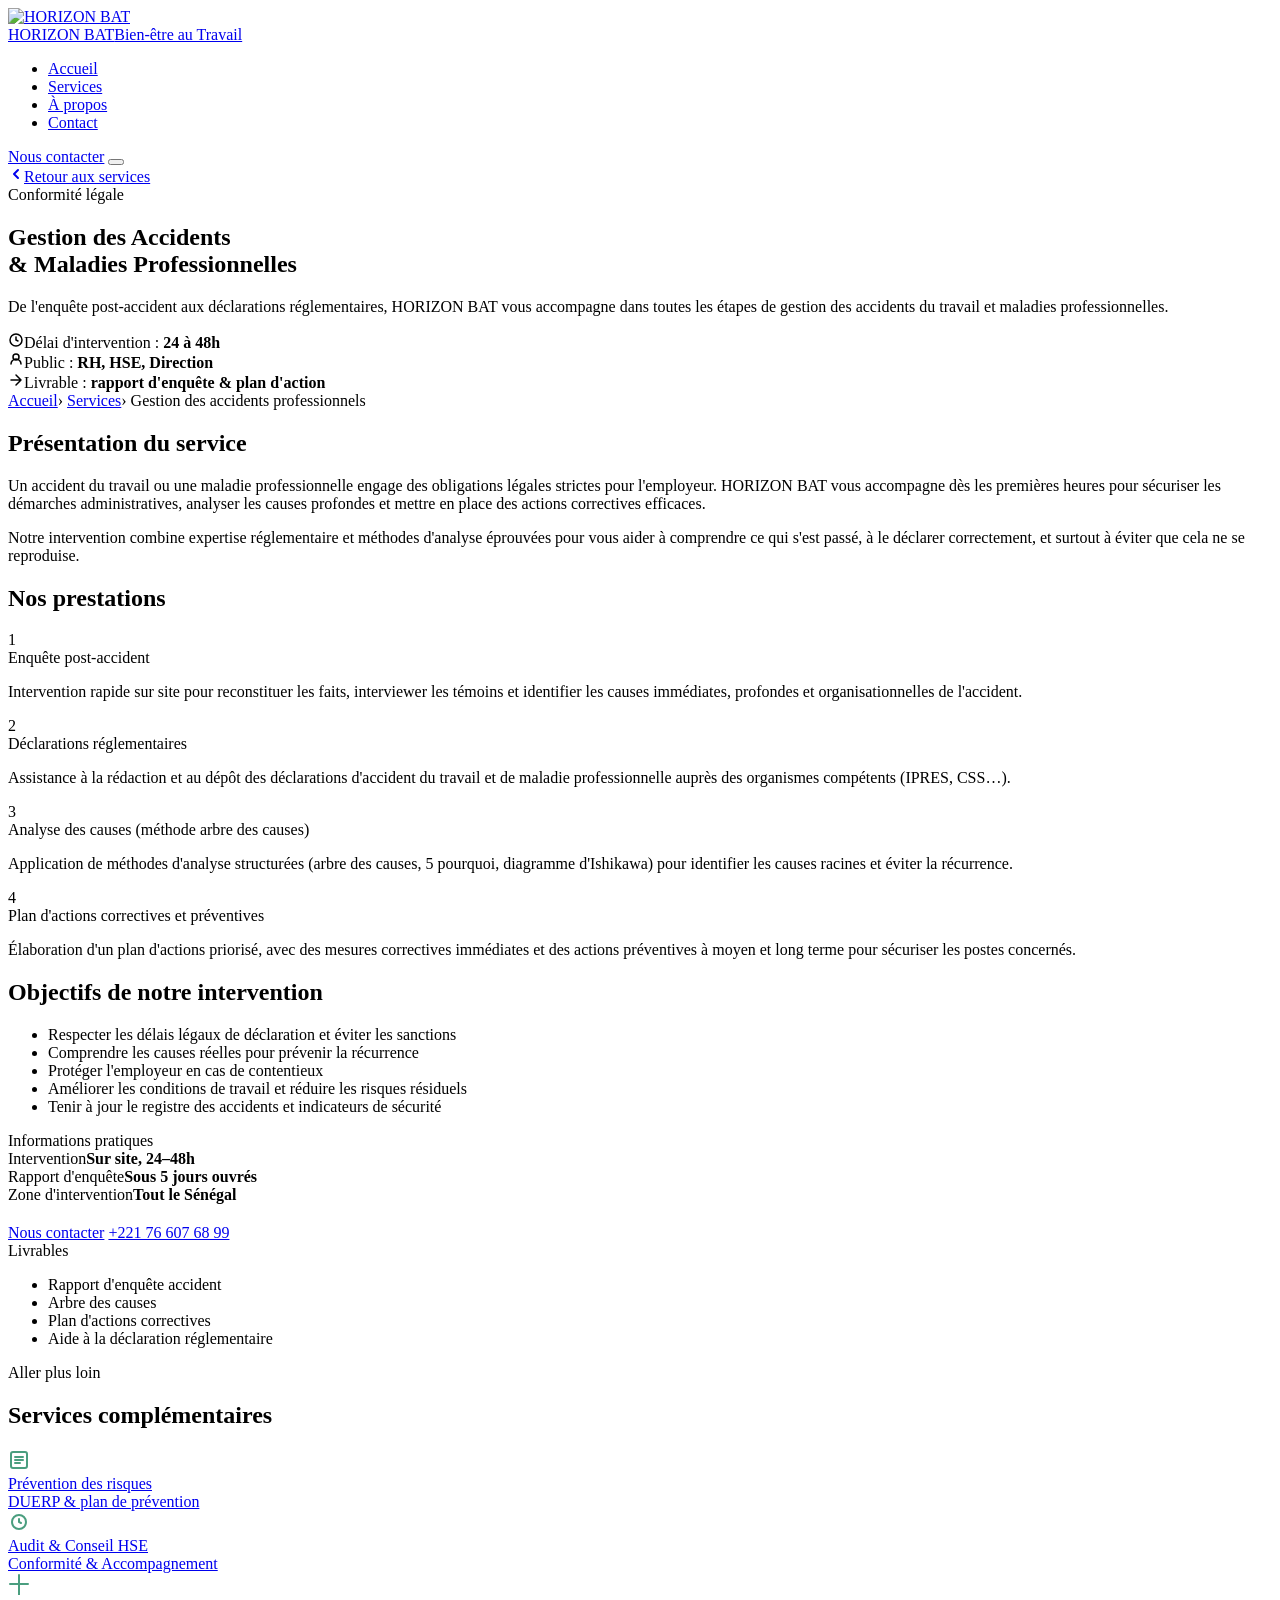
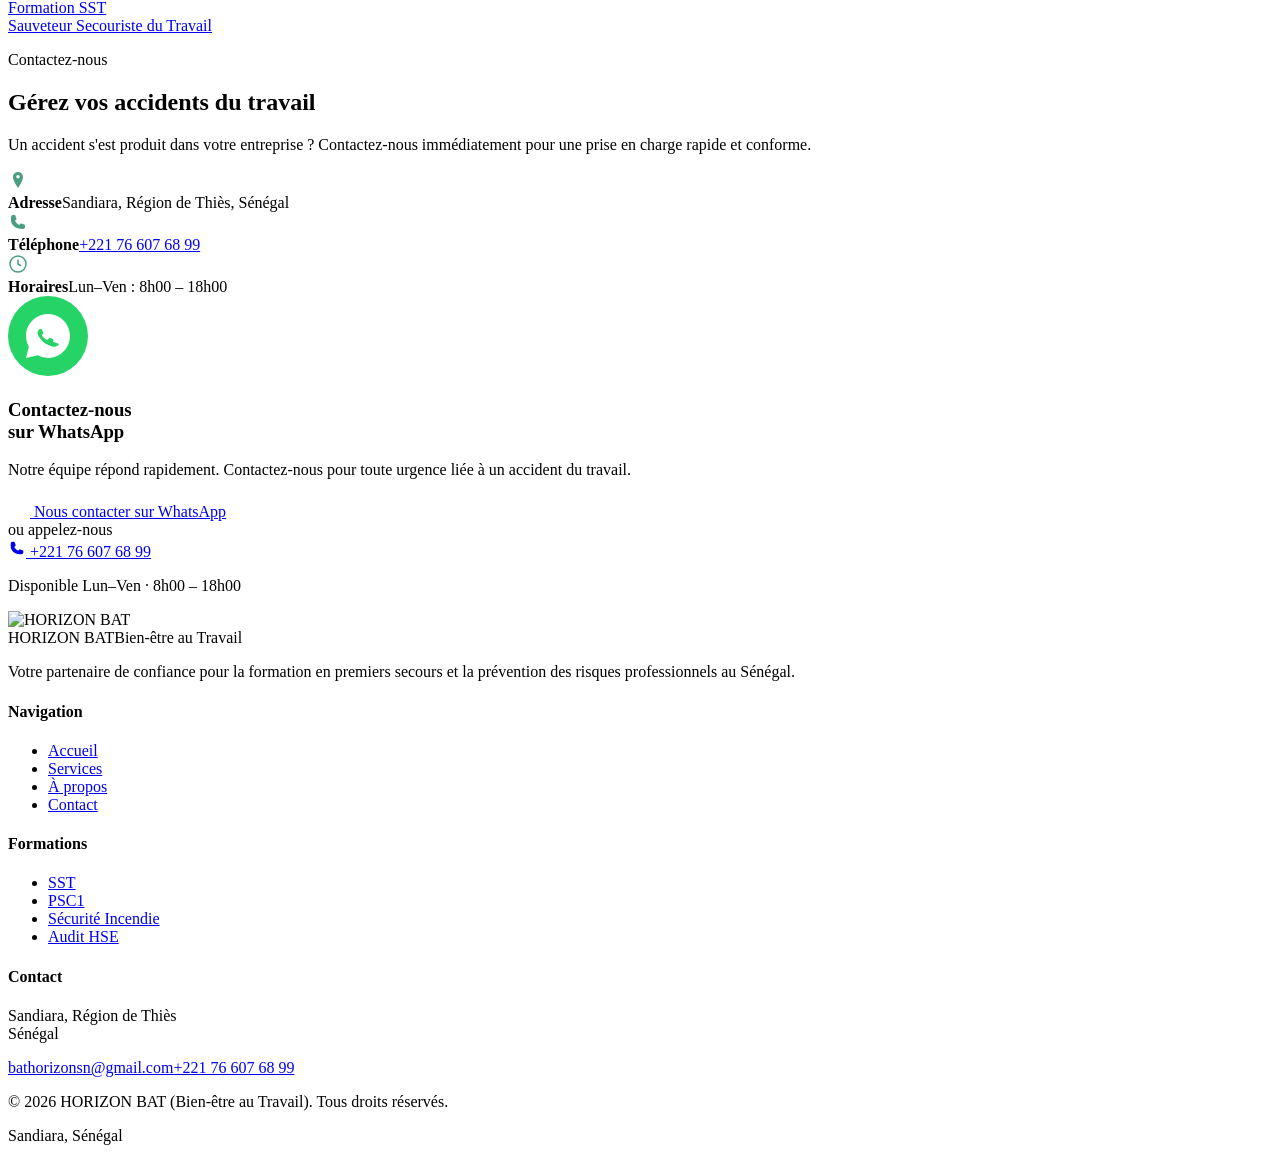
==== accidents-professionnels.html @ 55e15ff8 "Initial website upload" ====
<!DOCTYPE html>
<html lang="fr">
<head>
  <meta charset="UTF-8" />
  <meta name="viewport" content="width=device-width, initial-scale=1.0" />
  <title>Gestion des Accidents & Maladies Professionnelles | HORIZON BAT</title>
  <meta name="description" content="Enquête post-accident, déclarations réglementaires, analyse des causes et plan d'actions correctives. HORIZON BAT vous accompagne dans la gestion des accidents du travail au Sénégal." />
  <link rel="stylesheet" href="css/style.css" />
  <link rel="preconnect" href="https://fonts.googleapis.com" />
  <link rel="preconnect" href="https://fonts.gstatic.com" crossorigin />
  <link href="https://fonts.googleapis.com/css2?family=Inter:wght@300;400;500;600;700;800&display=swap" rel="stylesheet" />
</head>
<body>

  <header class="header" id="header">
    <div class="container header__inner">
      <a href="index.html" class="logo">
        <img src="images/logo.png" alt="HORIZON BAT" class="logo__img" style="height:60px;">
        <div class="logo__text"><span class="logo__name">HORIZON BAT</span><span class="logo__tagline">Bien-être au Travail</span></div>
      </a>
      <nav class="nav" id="nav">
        <ul class="nav__list">
          <li><a href="index.html#accueil" class="nav__link">Accueil</a></li>
          <li><a href="index.html#services" class="nav__link active">Services</a></li>
          <li><a href="index.html#apropos" class="nav__link">À propos</a></li>
          <li><a href="index.html#contact" class="nav__link">Contact</a></li>
        </ul>
      </nav>
      <a href="#contact" class="btn btn--primary header__cta">Nous contacter</a>
      <button class="burger" id="burger" aria-label="Menu"><span></span><span></span><span></span></button>
    </div>
  </header>

  <section class="page-hero">
    <div class="container page-hero__inner">
      <a href="index.html#services" class="page-hero__back"><svg width="16" height="16" viewBox="0 0 16 16" fill="none"><path d="M10 4L6 8l4 4" stroke="currentColor" stroke-width="2" stroke-linecap="round" stroke-linejoin="round"/></svg>Retour aux services</a>
      <div class="page-hero__badge">Conformité légale</div>
      <h1 class="page-hero__title">Gestion des Accidents<br/>&amp; Maladies Professionnelles</h1>
      <p class="page-hero__subtitle">De l'enquête post-accident aux déclarations réglementaires, HORIZON BAT vous accompagne dans toutes les étapes de gestion des accidents du travail et maladies professionnelles.</p>
      <div class="page-hero__meta">
        <div class="page-hero__meta-item"><svg width="16" height="16" viewBox="0 0 16 16" fill="none"><circle cx="8" cy="8" r="6" stroke="currentColor" stroke-width="1.5"/><path d="M8 5v3l2 1" stroke="currentColor" stroke-width="1.5" stroke-linecap="round"/></svg><span>Délai d'intervention : <strong>24 à 48h</strong></span></div>
        <div class="page-hero__meta-item"><svg width="16" height="16" viewBox="0 0 16 16" fill="none"><path d="M8 2a3 3 0 1 0 0 6 3 3 0 0 0 0-6zm-5 10a5 5 0 0 1 10 0" stroke="currentColor" stroke-width="1.5" stroke-linecap="round"/></svg><span>Public : <strong>RH, HSE, Direction</strong></span></div>
        <div class="page-hero__meta-item"><svg width="16" height="16" viewBox="0 0 16 16" fill="none"><path d="M3 8h10M8 3l5 5-5 5" stroke="currentColor" stroke-width="1.5" stroke-linecap="round" stroke-linejoin="round"/></svg><span>Livrable : <strong>rapport d'enquête & plan d'action</strong></span></div>
      </div>
    </div>
  </section>

  <div class="breadcrumb">
    <div class="container breadcrumb__inner">
      <a href="index.html">Accueil</a><span class="breadcrumb__sep">›</span>
      <a href="index.html#services">Services</a><span class="breadcrumb__sep">›</span>
      <span>Gestion des accidents professionnels</span>
    </div>
  </div>

  <section class="service-detail">
    <div class="container service-detail__inner">
      <div class="service-content">

        <h2>Présentation du service</h2>
        <p>Un accident du travail ou une maladie professionnelle engage des obligations légales strictes pour l'employeur. HORIZON BAT vous accompagne dès les premières heures pour sécuriser les démarches administratives, analyser les causes profondes et mettre en place des actions correctives efficaces.</p>
        <p>Notre intervention combine expertise réglementaire et méthodes d'analyse éprouvées pour vous aider à comprendre ce qui s'est passé, à le déclarer correctement, et surtout à éviter que cela ne se reproduise.</p>

        <h2>Nos prestations</h2>
        <div class="program-list">
          <div class="program-item">
            <div class="program-item__num">1</div>
            <div class="program-item__body">
              <div class="program-item__title">Enquête post-accident</div>
              <p class="program-item__desc">Intervention rapide sur site pour reconstituer les faits, interviewer les témoins et identifier les causes immédiates, profondes et organisationnelles de l'accident.</p>
            </div>
          </div>
          <div class="program-item">
            <div class="program-item__num">2</div>
            <div class="program-item__body">
              <div class="program-item__title">Déclarations réglementaires</div>
              <p class="program-item__desc">Assistance à la rédaction et au dépôt des déclarations d'accident du travail et de maladie professionnelle auprès des organismes compétents (IPRES, CSS…).</p>
            </div>
          </div>
          <div class="program-item">
            <div class="program-item__num">3</div>
            <div class="program-item__body">
              <div class="program-item__title">Analyse des causes (méthode arbre des causes)</div>
              <p class="program-item__desc">Application de méthodes d'analyse structurées (arbre des causes, 5 pourquoi, diagramme d'Ishikawa) pour identifier les causes racines et éviter la récurrence.</p>
            </div>
          </div>
          <div class="program-item">
            <div class="program-item__num">4</div>
            <div class="program-item__body">
              <div class="program-item__title">Plan d'actions correctives et préventives</div>
              <p class="program-item__desc">Élaboration d'un plan d'actions priorisé, avec des mesures correctives immédiates et des actions préventives à moyen et long terme pour sécuriser les postes concernés.</p>
            </div>
          </div>
        </div>

        <h2>Objectifs de notre intervention</h2>
        <ul class="objectives-list">
          <li>Respecter les délais légaux de déclaration et éviter les sanctions</li>
          <li>Comprendre les causes réelles pour prévenir la récurrence</li>
          <li>Protéger l'employeur en cas de contentieux</li>
          <li>Améliorer les conditions de travail et réduire les risques résiduels</li>
          <li>Tenir à jour le registre des accidents et indicateurs de sécurité</li>
        </ul>

      </div>

      <aside class="service-sidebar">
        <div class="sidebar-card sidebar-card--primary">
          <div class="sidebar-card__title">Informations pratiques</div>
          <div class="sidebar-info-list">
            <div class="sidebar-info-item"><span>Intervention</span><strong>Sur site, 24–48h</strong></div>
            <div class="sidebar-info-item"><span>Rapport d'enquête</span><strong>Sous 5 jours ouvrés</strong></div>
            <div class="sidebar-info-item"><span>Zone d'intervention</span><strong>Tout le Sénégal</strong></div>
          </div>
          <div style="margin-top:20px;" class="sidebar-card__cta">
            <a href="#contact" class="btn btn--green">Nous contacter</a>
            <a href="tel:+221766076899" class="btn btn--navy-outline">+221 76 607 68 99</a>
          </div>
        </div>
        <div class="sidebar-card">
          <div class="sidebar-card__title">Livrables</div>
          <ul class="objectives-list">
            <li>Rapport d'enquête accident</li>
            <li>Arbre des causes</li>
            <li>Plan d'actions correctives</li>
            <li>Aide à la déclaration réglementaire</li>
          </ul>
        </div>
      </aside>
    </div>
  </section>

  <section class="related-services">
    <div class="container">
      <p class="section__eyebrow">Aller plus loin</p>
      <h2 class="section__title" style="text-align:left;">Services complémentaires</h2>
      <div class="related-services__grid">
        <a href="prevention.html" class="related-card"><div class="related-card__icon"><svg width="22" height="22" viewBox="0 0 22 22" fill="none"><rect x="3" y="3" width="16" height="16" rx="2" stroke="#4a9e7f" stroke-width="2"/><path d="M7 11h8M7 8h8M7 14h5" stroke="#4a9e7f" stroke-width="2" stroke-linecap="round"/></svg></div><div><div class="related-card__title">Prévention des risques</div><div class="related-card__sub">DUERP & plan de prévention</div></div></a>
        <a href="audit-hse.html" class="related-card"><div class="related-card__icon"><svg width="22" height="22" viewBox="0 0 22 22" fill="none"><circle cx="11" cy="11" r="7" stroke="#4a9e7f" stroke-width="2"/><path d="M11 8v3l2 1" stroke="#4a9e7f" stroke-width="2" stroke-linecap="round"/></svg></div><div><div class="related-card__title">Audit & Conseil HSE</div><div class="related-card__sub">Conformité & Accompagnement</div></div></a>
        <a href="sst.html" class="related-card"><div class="related-card__icon"><svg width="22" height="22" viewBox="0 0 22 22" fill="none"><path d="M11 2v20M2 11h18" stroke="#4a9e7f" stroke-width="2" stroke-linecap="round"/></svg></div><div><div class="related-card__title">Formation SST</div><div class="related-card__sub">Sauveteur Secouriste du Travail</div></div></a>
      </div>
    </div>
  </section>

  <section class="section page-contact" id="contact">
    <div class="container contact__inner">
      <div class="contact__info">
        <p class="section__eyebrow">Contactez-nous</p>
        <h2 class="section__title">Gérez vos accidents du travail</h2>
        <p class="contact__text">Un accident s'est produit dans votre entreprise ? Contactez-nous immédiatement pour une prise en charge rapide et conforme.</p>
        <div class="contact__details">
          <div class="contact__item"><div class="contact__item-icon"><svg width="20" height="20" viewBox="0 0 20 20" fill="none"><path d="M10 2C7.24 2 5 4.24 5 7c0 3.75 5 11 5 11s5-7.25 5-11c0-2.76-2.24-5-5-5zm0 6.5A1.5 1.5 0 1 1 10 5a1.5 1.5 0 0 1 0 3.5z" fill="#4a9e7f"/></svg></div><div><strong>Adresse</strong><span>Sandiara, Région de Thiès, Sénégal</span></div></div>
          <div class="contact__item"><div class="contact__item-icon"><svg width="20" height="20" viewBox="0 0 20 20" fill="none"><path d="M3 5a2 2 0 0 1 2-2h1.5a1 1 0 0 1 .95.68l1 3a1 1 0 0 1-.27 1.06l-1.22 1.1a9.05 9.05 0 0 0 4.2 4.2l1.1-1.22a1 1 0 0 1 1.06-.27l3 1A1 1 0 0 1 17 13.5V15a2 2 0 0 1-2 2C7.16 17 3 12.84 3 8V5z" fill="#4a9e7f"/></svg></div><div><strong>Téléphone</strong><a href="tel:+221766076899">+221 76 607 68 99</a></div></div>
          <div class="contact__item"><div class="contact__item-icon"><svg width="20" height="20" viewBox="0 0 20 20" fill="none"><circle cx="10" cy="10" r="8" stroke="#4a9e7f" stroke-width="1.5"/><path d="M10 6v4l2.5 1.5" stroke="#4a9e7f" stroke-width="1.5" stroke-linecap="round"/></svg></div><div><strong>Horaires</strong><span>Lun–Ven : 8h00 – 18h00</span></div></div>
        </div>
      </div>
      <div class="whatsapp-cta">
        <div class="whatsapp-cta__icon-wrap">
          <svg width="80" height="80" viewBox="0 0 80 80" fill="none" xmlns="http://www.w3.org/2000/svg"><circle cx="40" cy="40" r="40" fill="#25D366"/><path d="M40 18C27.85 18 18 27.85 18 40c0 3.9 1.05 7.55 2.85 10.7L18 62l11.6-2.8A21.87 21.87 0 0 0 40 62c12.15 0 22-9.85 22-22S52.15 18 40 18zm11.05 30.1c-.45 1.25-2.65 2.4-3.65 2.55-.95.15-2.15.2-3.45-.2-1.3-.4-2.95-1-5.1-2.15-4.45-2.35-7.35-6.85-7.55-7.15-.2-.3-1.65-2.2-1.65-4.2s1.05-2.95 1.45-3.4c.4-.45.85-.55 1.15-.55.3 0 .55 0 .8.01.25.01.6-.1.95.72.35.8 1.2 2.8 1.3 3 .1.2.15.45 0 .7-.15.25-.2.4-.4.6-.2.2-.42.45-.6.6-.2.2-.4.4-.2.8.2.4.9 1.5 1.95 2.45 1.35 1.2 2.5 1.6 2.9 1.75.4.15.65.1.9-.05.25-.15 1.05-1.2 1.3-1.6.25-.4.5-.35.85-.2.35.15 2.2 1.05 2.6 1.25.4.2.65.3.75.45.1.2.1 1.1-.35 2.35z" fill="white"/></svg>
        </div>
        <h3 class="whatsapp-cta__title">Contactez-nous<br/>sur WhatsApp</h3>
        <p class="whatsapp-cta__text">Notre équipe répond rapidement. Contactez-nous pour toute urgence liée à un accident du travail.</p>
        <a href="https://wa.me/221766076899?text=Bonjour%2C%20j%27ai%20besoin%20d%27aide%20pour%20la%20gestion%20d%27un%20accident%20du%20travail" class="btn btn--whatsapp btn--lg" target="_blank" rel="noopener noreferrer">
          <svg width="22" height="22" viewBox="0 0 24 24" fill="none"><path d="M12 2C6.48 2 2 6.48 2 12c0 1.9.52 3.67 1.42 5.19L2 22l4.93-1.38A9.96 9.96 0 0 0 12 22c5.52 0 10-4.48 10-10S17.52 2 12 2zm4.93 13.56c-.19.53-1.12 1.02-1.55 1.08-.4.06-.91.09-1.46-.09-.55-.17-1.25-.43-2.17-.91-1.89-1-3.12-2.91-3.21-3.04-.09-.13-.7-.93-.7-1.78s.44-1.25.62-1.44c.17-.19.36-.23.49-.23h.34c.11 0 .25-.04.4.3.15.34.51 1.19.55 1.27.04.09.06.19 0 .3-.06.11-.09.17-.17.26-.09.09-.18.19-.26.26-.08.08-.17.17-.07.34.09.17.38.64.83 1.04.57.51 1.06.68 1.23.74.17.06.28.04.38-.02.11-.06.45-.51.56-.68.11-.17.21-.15.36-.09.15.06.94.45 1.1.53.17.09.28.13.32.19.04.09.04.47-.15 1z" fill="white"/></svg>
          Nous contacter sur WhatsApp
        </a>
        <div class="whatsapp-cta__divider"><span>ou appelez-nous</span></div>
        <a href="tel:+221766076899" class="whatsapp-cta__phone">
          <svg width="18" height="18" viewBox="0 0 20 20" fill="none"><path d="M3 5a2 2 0 0 1 2-2h1.5a1 1 0 0 1 .95.68l1 3a1 1 0 0 1-.27 1.06l-1.22 1.1a9.05 9.05 0 0 0 4.2 4.2l1.1-1.22a1 1 0 0 1 1.06-.27l3 1A1 1 0 0 1 17 13.5V15a2 2 0 0 1-2 2C7.16 17 3 12.84 3 8V5z" fill="currentColor"/></svg>
          +221 76 607 68 99
        </a>
        <p class="whatsapp-cta__hours">Disponible Lun–Ven · 8h00 – 18h00</p>
      </div>
    </div>
  </section>

  <footer class="footer">
    <div class="container footer__inner">
      <div class="footer__brand">
        <div class="logo logo--light">
          <img src="images/logo.png" alt="HORIZON BAT" class="logo__img logo__img--footer" style="height:60px;">
          <div class="logo__text"><span class="logo__name">HORIZON BAT</span><span class="logo__tagline">Bien-être au Travail</span></div>
        </div>
        <p class="footer__desc">Votre partenaire de confiance pour la formation en premiers secours et la prévention des risques professionnels au Sénégal.</p>
      </div>
      <div class="footer__links"><h4>Navigation</h4><ul><li><a href="index.html">Accueil</a></li><li><a href="index.html#services">Services</a></li><li><a href="index.html#apropos">À propos</a></li><li><a href="#contact">Contact</a></li></ul></div>
      <div class="footer__links"><h4>Formations</h4><ul><li><a href="sst.html">SST</a></li><li><a href="psc1.html">PSC1</a></li><li><a href="incendie.html">Sécurité Incendie</a></li><li><a href="audit-hse.html">Audit HSE</a></li></ul></div>
      <div class="footer__contact"><h4>Contact</h4><p>Sandiara, Région de Thiès<br/>Sénégal</p><a href="mailto:bathorizonsn@gmail.com">bathorizonsn@gmail.com</a><a href="tel:+221766076899">+221 76 607 68 99</a></div>
    </div>
    <div class="footer__bottom"><div class="container"><p>&copy; 2026 HORIZON BAT (Bien-être au Travail). Tous droits réservés.</p><p>Sandiara, Sénégal</p></div></div>
  </footer>
  <script src="js/main.js"></script>
</body>
</html>
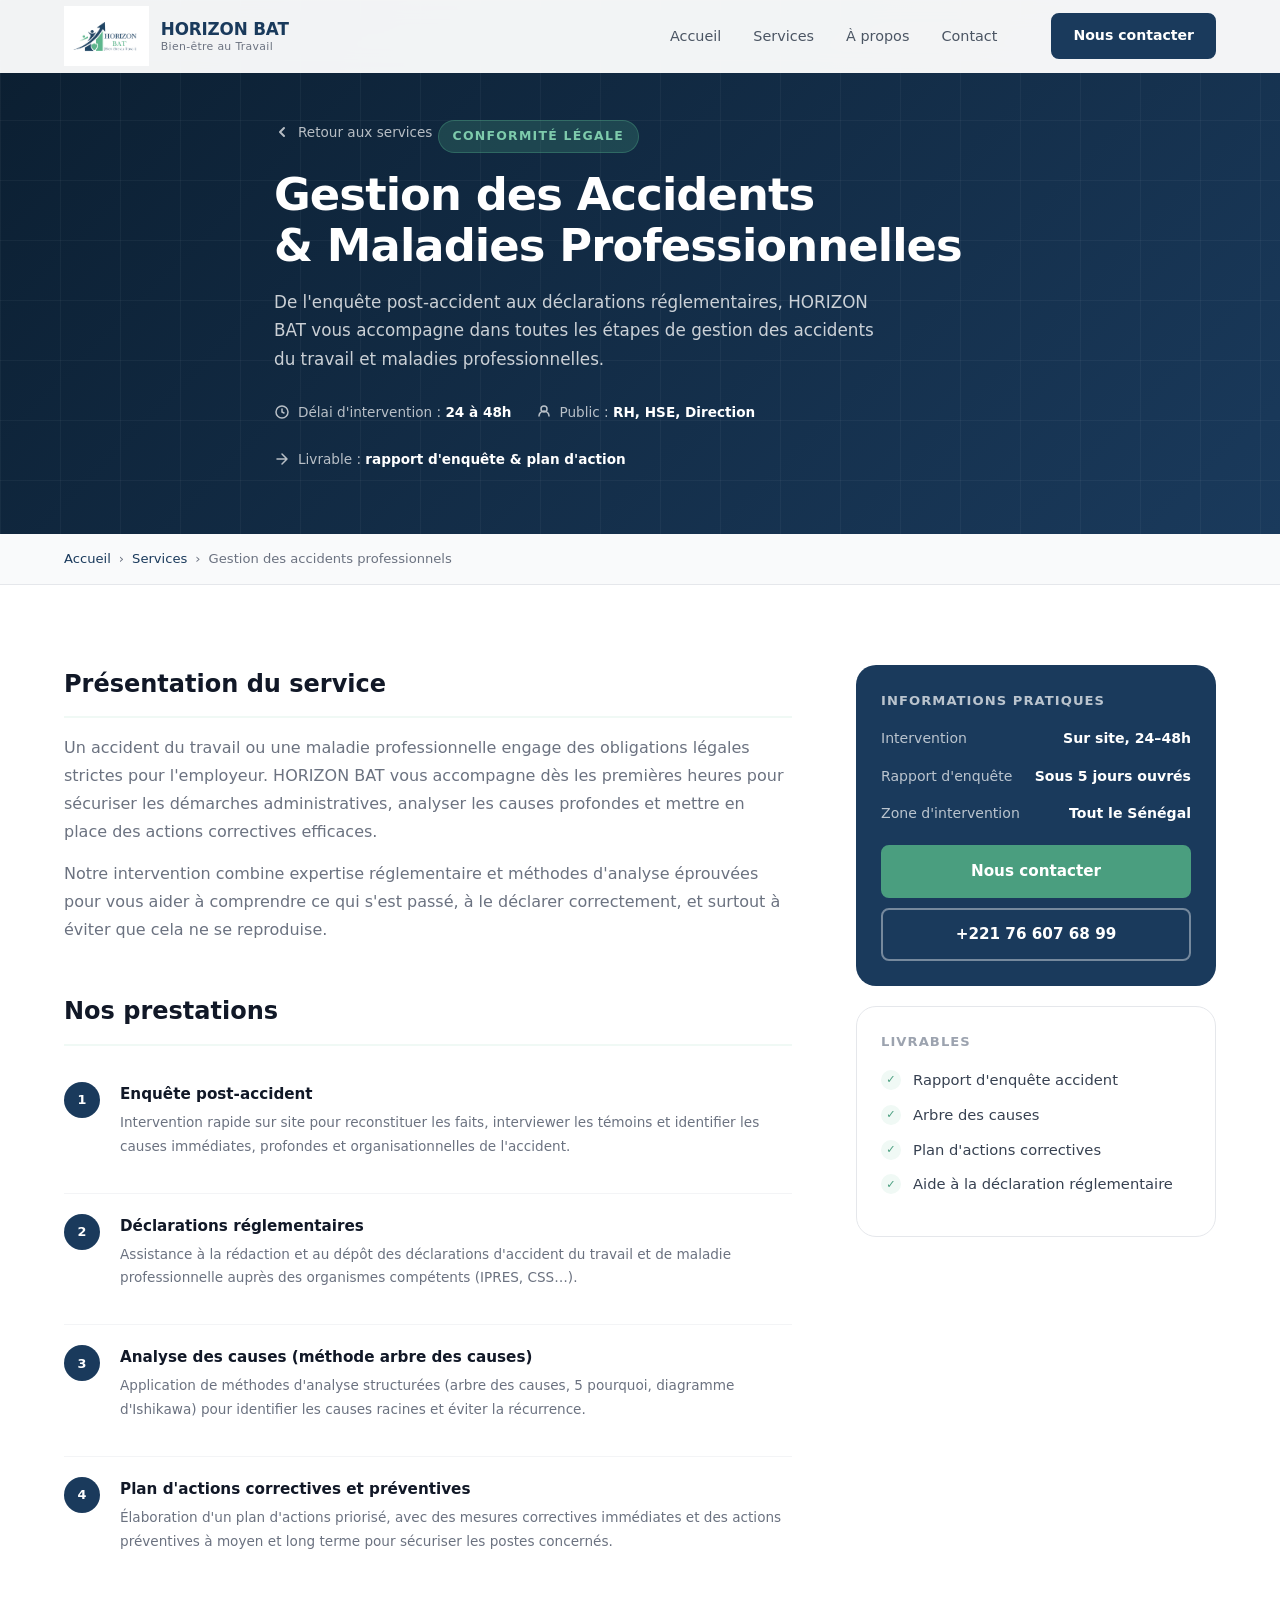
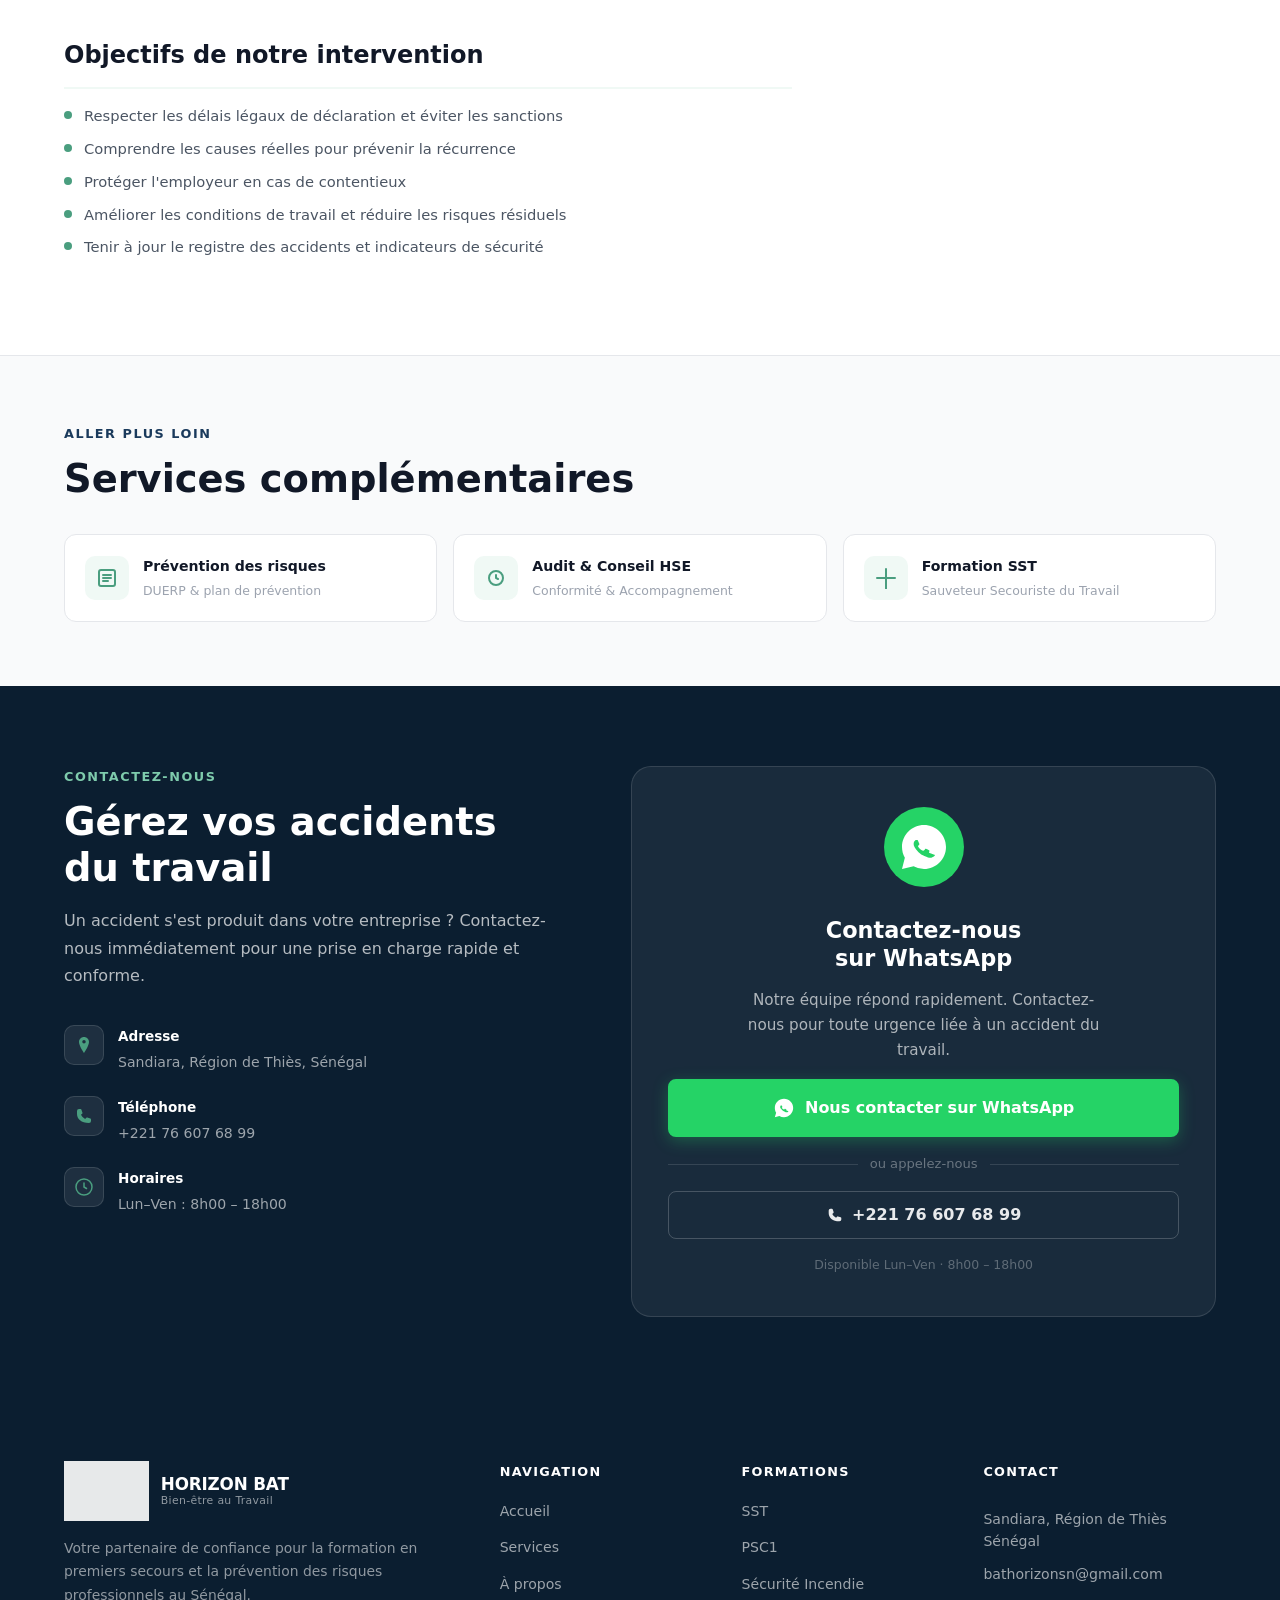
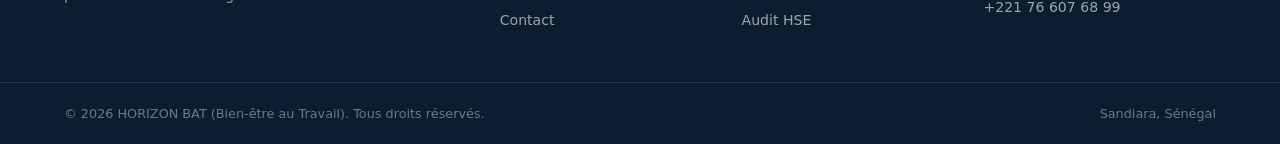
==== commit b66d12cc: "Update accidents-professionnels.html" ====
--- a/accidents-professionnels.html
+++ b/accidents-professionnels.html
@@ -5,7 +5,7 @@
   <meta name="viewport" content="width=device-width, initial-scale=1.0" />
   <title>Gestion des Accidents & Maladies Professionnelles | HORIZON BAT</title>
   <meta name="description" content="Enquête post-accident, déclarations réglementaires, analyse des causes et plan d'actions correctives. HORIZON BAT vous accompagne dans la gestion des accidents du travail au Sénégal." />
-  <link rel="stylesheet" href="css/style.css" />
+  <link rel="stylesheet" href="style.css" />
   <link rel="preconnect" href="https://fonts.googleapis.com" />
   <link rel="preconnect" href="https://fonts.gstatic.com" crossorigin />
   <link href="https://fonts.googleapis.com/css2?family=Inter:wght@300;400;500;600;700;800&display=swap" rel="stylesheet" />
@@ -15,7 +15,7 @@
   <header class="header" id="header">
     <div class="container header__inner">
       <a href="index.html" class="logo">
-        <img src="images/logo.png" alt="HORIZON BAT" class="logo__img" style="height:60px;">
+        <img src="logo.png" alt="HORIZON BAT" class="logo__img" style="height:60px;">
         <div class="logo__text"><span class="logo__name">HORIZON BAT</span><span class="logo__tagline">Bien-être au Travail</span></div>
       </a>
       <nav class="nav" id="nav">
@@ -178,7 +178,7 @@
     <div class="container footer__inner">
       <div class="footer__brand">
         <div class="logo logo--light">
-          <img src="images/logo.png" alt="HORIZON BAT" class="logo__img logo__img--footer" style="height:60px;">
+          <img src="logo.png" alt="HORIZON BAT" class="logo__img logo__img--footer" style="height:60px;">
           <div class="logo__text"><span class="logo__name">HORIZON BAT</span><span class="logo__tagline">Bien-être au Travail</span></div>
         </div>
         <p class="footer__desc">Votre partenaire de confiance pour la formation en premiers secours et la prévention des risques professionnels au Sénégal.</p>
@@ -189,6 +189,6 @@
     </div>
     <div class="footer__bottom"><div class="container"><p>&copy; 2026 HORIZON BAT (Bien-être au Travail). Tous droits réservés.</p><p>Sandiara, Sénégal</p></div></div>
   </footer>
-  <script src="js/main.js"></script>
+  <script src="main.js"></script>
 </body>
 </html>
--- a/style.css
+++ b/style.css
@@ -0,0 +1,1660 @@
+/* ===================================
+   HORIZON BAT — Styles principaux
+   =================================== */
+
+/* ---------- RESET & BASE ---------- */
+*, *::before, *::after { box-sizing: border-box; margin: 0; padding: 0; }
+
+:root {
+  /* Palette HORIZON BAT — bleu marine + vert */
+  --blue-900: #0b1e30;       /* très sombre (footer, hero deep) */
+  --blue-800: #0f2640;
+  --blue-700: #132e4e;       /* navy foncé */
+  --blue-600: #1a3a5c;       /* navy principal */
+  --blue-500: #1a3a5c;       /* primary = navy */
+  --blue-400: #4a9e7f;       /* accent vert */
+  --blue-100: #c6e8dc;       /* vert très clair */
+  --blue-50:  #f0f9f5;       /* fond vert ultra léger */
+  --blue-light: #e4f4ed;
+
+  --white: #ffffff;
+  --gray-50:  #f9fafb;
+  --gray-100: #f3f4f6;
+  --gray-200: #e5e7eb;
+  --gray-400: #9ca3af;
+  --gray-500: #6b7280;
+  --gray-600: #4b5563;
+  --gray-700: #374151;
+  --gray-900: #111827;
+
+  --font: 'Inter', system-ui, sans-serif;
+  --shadow-sm: 0 1px 3px rgba(0,0,0,.08);
+  --shadow: 0 4px 16px rgba(26,58,92,.12);
+  --shadow-lg: 0 8px 32px rgba(26,58,92,.18);
+  --radius: 12px;
+  --radius-lg: 20px;
+  --transition: .25s ease;
+}
+
+html { scroll-behavior: smooth; }
+
+body {
+  font-family: var(--font);
+  color: var(--gray-700);
+  background: var(--white);
+  line-height: 1.65;
+  -webkit-font-smoothing: antialiased;
+}
+
+a { text-decoration: none; color: inherit; }
+ul { list-style: none; }
+img { max-width: 100%; display: block; }
+
+/* ---------- CONTAINER ---------- */
+.container {
+  max-width: 1200px;
+  margin: 0 auto;
+  padding: 0 24px;
+}
+
+/* ---------- BUTTONS ---------- */
+.btn {
+  display: inline-flex;
+  align-items: center;
+  gap: 8px;
+  padding: 12px 24px;
+  border-radius: 8px;
+  font-weight: 600;
+  font-size: .95rem;
+  cursor: pointer;
+  border: 2px solid transparent;
+  transition: all var(--transition);
+  white-space: nowrap;
+}
+.btn--primary {
+  background: var(--blue-500);
+  color: var(--white);
+  border-color: var(--blue-500);
+}
+.btn--primary:hover {
+  background: var(--blue-700);
+  border-color: var(--blue-700);
+  transform: translateY(-1px);
+  box-shadow: var(--shadow);
+}
+.btn--outline {
+  background: transparent;
+  color: var(--white);
+  border-color: rgba(255,255,255,.6);
+}
+.btn--outline:hover {
+  background: rgba(255,255,255,.15);
+  border-color: var(--white);
+}
+.btn--lg { padding: 14px 30px; font-size: 1rem; }
+.btn--full { width: 100%; justify-content: center; }
+
+/* ---------- SECTION COMMON ---------- */
+.section { padding: 96px 0; }
+
+.section__header {
+  text-align: center;
+  max-width: 680px;
+  margin: 0 auto 64px;
+}
+
+.section__eyebrow {
+  display: inline-block;
+  font-size: .8rem;
+  font-weight: 700;
+  letter-spacing: .12em;
+  text-transform: uppercase;
+  color: var(--blue-500);
+  margin-bottom: 12px;
+}
+
+.section__title {
+  font-size: clamp(1.75rem, 3vw, 2.4rem);
+  font-weight: 800;
+  color: var(--gray-900);
+  line-height: 1.2;
+  margin-bottom: 16px;
+}
+
+.section__subtitle {
+  color: var(--gray-500);
+  font-size: 1.05rem;
+}
+
+/* ===================================
+   HEADER
+   =================================== */
+.header {
+  position: fixed;
+  top: 0; left: 0; right: 0;
+  z-index: 1000;
+  padding: 0;
+  background: rgba(255,255,255,.95);
+  backdrop-filter: blur(12px);
+  border-bottom: 1px solid transparent;
+  transition: all var(--transition);
+}
+.header.scrolled {
+  border-bottom-color: var(--gray-200);
+  box-shadow: var(--shadow-sm);
+}
+
+.header__inner {
+  display: flex;
+  align-items: center;
+  gap: 32px;
+  height: 72px;
+}
+
+/* Logo */
+.logo {
+  display: flex;
+  align-items: center;
+  gap: 12px;
+  flex-shrink: 0;
+}
+.logo__img { height: 44px; width: auto; object-fit: contain; display: block; }
+.logo__svg { flex-shrink: 0; }
+.logo__text { display: flex; flex-direction: column; line-height: 1.2; }
+.logo__name {
+  font-size: 1.05rem;
+  font-weight: 800;
+  color: var(--blue-500);
+  letter-spacing: -.01em;
+}
+.logo__tagline {
+  font-size: .68rem;
+  font-weight: 500;
+  color: var(--gray-500);
+  letter-spacing: .03em;
+}
+
+/* Nav */
+.nav { margin-left: auto; }
+.nav__list { display: flex; gap: 4px; }
+.nav__link {
+  padding: 6px 14px;
+  border-radius: 6px;
+  font-size: .9rem;
+  font-weight: 500;
+  color: var(--gray-600);
+  transition: all var(--transition);
+}
+.nav__link:hover,
+.nav__link.active {
+  color: var(--blue-500);
+  background: var(--blue-50);
+}
+
+.header__cta { margin-left: 8px; padding: 9px 20px; font-size: .88rem; }
+
+/* Burger */
+.burger {
+  display: none;
+  flex-direction: column;
+  gap: 5px;
+  background: none;
+  border: none;
+  cursor: pointer;
+  padding: 4px;
+  margin-left: auto;
+}
+.burger span {
+  display: block;
+  width: 24px;
+  height: 2px;
+  background: var(--gray-700);
+  border-radius: 2px;
+  transition: all var(--transition);
+}
+.burger.open span:nth-child(1) { transform: translateY(7px) rotate(45deg); }
+.burger.open span:nth-child(2) { opacity: 0; }
+.burger.open span:nth-child(3) { transform: translateY(-7px) rotate(-45deg); }
+
+/* ===================================
+   HERO
+   =================================== */
+.hero {
+  position: relative;
+  min-height: 100vh;
+  display: flex;
+  align-items: center;
+  overflow: hidden;
+  padding: 120px 0 80px;
+}
+
+.hero__bg {
+  position: absolute;
+  inset: 0;
+  background: linear-gradient(135deg, var(--blue-900) 0%, var(--blue-600) 60%, #1f4e72 100%);
+}
+.hero__bg::after {
+  content: '';
+  position: absolute;
+  inset: 0;
+  background:
+    radial-gradient(circle at 80% 20%, rgba(255,255,255,.08) 0%, transparent 50%),
+    radial-gradient(circle at 10% 80%, rgba(255,255,255,.05) 0%, transparent 40%);
+}
+
+/* Grid pattern overlay */
+.hero__bg::before {
+  content: '';
+  position: absolute;
+  inset: 0;
+  background-image: linear-gradient(rgba(255,255,255,.04) 1px, transparent 1px),
+                    linear-gradient(90deg, rgba(255,255,255,.04) 1px, transparent 1px);
+  background-size: 60px 60px;
+}
+
+.hero__content {
+  position: relative;
+  z-index: 1;
+  max-width: 780px;
+}
+
+.hero__eyebrow {
+  display: inline-flex;
+  align-items: center;
+  gap: 8px;
+  font-size: .82rem;
+  font-weight: 600;
+  letter-spacing: .1em;
+  text-transform: uppercase;
+  color: rgba(255,255,255,.7);
+  margin-bottom: 20px;
+}
+.hero__eyebrow::before {
+  content: '';
+  display: block;
+  width: 24px;
+  height: 2px;
+  background: rgba(255,255,255,.5);
+}
+
+.hero__title {
+  font-size: clamp(2.2rem, 5vw, 3.6rem);
+  font-weight: 800;
+  color: var(--white);
+  line-height: 1.12;
+  margin-bottom: 24px;
+  letter-spacing: -.02em;
+}
+.hero__title--accent {
+  color: #7ecbac;
+}
+
+.hero__subtitle {
+  font-size: 1.15rem;
+  color: rgba(255,255,255,.82);
+  max-width: 580px;
+  margin-bottom: 40px;
+  line-height: 1.7;
+}
+
+.hero__actions {
+  display: flex;
+  gap: 16px;
+  flex-wrap: wrap;
+  margin-bottom: 64px;
+}
+
+/* Stats */
+.hero__stats {
+  display: flex;
+  align-items: center;
+  gap: 32px;
+  flex-wrap: wrap;
+}
+.stat { text-align: left; }
+.stat__number {
+  display: block;
+  font-size: 2.2rem;
+  font-weight: 800;
+  color: var(--white);
+  line-height: 1;
+}
+.stat__suffix { font-size: 2rem; font-weight: 800; color: #7ecbac; }
+.stat__label {
+  font-size: .8rem;
+  color: rgba(255,255,255,.65);
+  margin-top: 4px;
+}
+.stat__divider {
+  width: 1px;
+  height: 40px;
+  background: rgba(255,255,255,.2);
+}
+
+/* Scroll indicator */
+.hero__scroll {
+  position: absolute;
+  bottom: 32px;
+  left: 50%;
+  transform: translateX(-50%);
+  z-index: 1;
+  animation: bounce 2s infinite;
+}
+.hero__scroll a {
+  display: flex;
+  align-items: center;
+  justify-content: center;
+  width: 44px;
+  height: 44px;
+  background: var(--white);
+  border-radius: 50%;
+  box-shadow: var(--shadow);
+}
+@keyframes bounce {
+  0%, 100% { transform: translateX(-50%) translateY(0); }
+  50% { transform: translateX(-50%) translateY(8px); }
+}
+
+/* ===================================
+   TRUST BAND
+   =================================== */
+.trust {
+  background: var(--gray-50);
+  border-top: 1px solid var(--gray-200);
+  border-bottom: 1px solid var(--gray-200);
+  padding: 20px 0;
+}
+.trust__inner {
+  display: flex;
+  align-items: center;
+  gap: 24px;
+  flex-wrap: wrap;
+}
+.trust__label {
+  font-size: .78rem;
+  font-weight: 600;
+  text-transform: uppercase;
+  letter-spacing: .08em;
+  color: var(--gray-400);
+  white-space: nowrap;
+}
+.trust__logos {
+  display: flex;
+  align-items: center;
+  gap: 16px;
+  flex-wrap: wrap;
+}
+.trust__item {
+  font-size: .85rem;
+  font-weight: 600;
+  color: var(--gray-600);
+}
+.trust__sep { color: var(--gray-300); }
+
+/* ===================================
+   SERVICES
+   =================================== */
+.services { background: var(--white); }
+
+.services__grid {
+  display: grid;
+  grid-template-columns: repeat(3, 1fr);
+  gap: 24px;
+}
+
+.service-card {
+  background: var(--white);
+  border: 1.5px solid var(--gray-200);
+  border-radius: var(--radius-lg);
+  padding: 32px 28px;
+  transition: all var(--transition);
+  position: relative;
+  overflow: hidden;
+}
+.service-card:hover {
+  border-color: var(--blue-400);
+  box-shadow: var(--shadow-lg);
+  transform: translateY(-4px);
+}
+
+.service-card--featured {
+  background: linear-gradient(135deg, #0b1e30, #1a3a5c);
+  border-color: transparent;
+  color: var(--white);
+}
+.service-card--featured .service-card__desc,
+.service-card--featured .service-card__list li {
+  color: rgba(255,255,255,.82);
+}
+.service-card--featured .service-card__list li::before {
+  border-color: rgba(255,255,255,.6);
+}
+.service-card--featured:hover { transform: translateY(-4px); box-shadow: var(--shadow-lg); }
+
+.service-card__badge {
+  position: absolute;
+  top: 20px;
+  right: 20px;
+  background: rgba(255,255,255,.2);
+  color: var(--white);
+  font-size: .72rem;
+  font-weight: 700;
+  padding: 3px 10px;
+  border-radius: 20px;
+  letter-spacing: .06em;
+  text-transform: uppercase;
+}
+
+.service-card__icon {
+  width: 56px;
+  height: 56px;
+  border-radius: 14px;
+  display: flex;
+  align-items: center;
+  justify-content: center;
+  margin-bottom: 20px;
+}
+.service-card__icon--blue { background: var(--blue-500); }
+.service-card__icon--white { background: rgba(255,255,255,.2); }
+
+.service-card__title {
+  font-size: 1.05rem;
+  font-weight: 700;
+  color: var(--gray-900);
+  margin-bottom: 10px;
+  line-height: 1.3;
+}
+.service-card--featured .service-card__title { color: var(--white); }
+
+.service-card__desc {
+  font-size: .9rem;
+  color: var(--gray-500);
+  margin-bottom: 16px;
+  line-height: 1.6;
+}
+
+.service-card__list {
+  display: flex;
+  flex-direction: column;
+  gap: 6px;
+}
+.service-card__list li {
+  font-size: .83rem;
+  color: var(--gray-600);
+  padding-left: 18px;
+  position: relative;
+}
+.service-card__list li::before {
+  content: '';
+  position: absolute;
+  left: 0;
+  top: 8px;
+  width: 6px;
+  height: 6px;
+  border-radius: 50%;
+  border: 2px solid var(--blue-400);
+}
+
+.service-card__more {
+  display: inline-block;
+  margin-top: 16px;
+  font-size: .82rem;
+  font-weight: 600;
+  color: var(--blue-400);
+}
+.service-card--featured .service-card__more { color: #7ecbac; }
+
+/* Devise / Motto */
+.services__devise {
+  text-align: center;
+  margin: -32px auto 56px;
+  max-width: 600px;
+  font-size: 1.05rem;
+  font-style: italic;
+  font-weight: 500;
+  color: var(--blue-500);
+  padding: 16px 28px;
+  border-left: 4px solid var(--blue-400);
+  border-right: 4px solid var(--blue-400);
+  background: var(--blue-50);
+  border-radius: var(--radius);
+}
+
+/* Catégories de services */
+.services-category { margin-bottom: 48px; }
+
+.services-category__header {
+  display: flex;
+  align-items: center;
+  gap: 20px;
+  margin-bottom: 24px;
+}
+.services-category__label {
+  display: inline-flex;
+  align-items: center;
+  gap: 8px;
+  padding: 7px 18px;
+  border-radius: 30px;
+  font-size: .78rem;
+  font-weight: 800;
+  letter-spacing: .1em;
+  text-transform: uppercase;
+  white-space: nowrap;
+}
+.services-category__label--navy {
+  background: var(--blue-500);
+  color: var(--white);
+}
+.services-category__label--green {
+  background: var(--blue-400);
+  color: var(--white);
+}
+.services-category__line {
+  flex: 1;
+  height: 1px;
+  background: var(--gray-200);
+}
+.services-category__count {
+  font-size: .78rem;
+  color: var(--gray-400);
+  font-weight: 500;
+  white-space: nowrap;
+}
+
+/* Grille 3 colonnes (technique) */
+.services__grid--technical {
+  display: grid;
+  grid-template-columns: repeat(3, 1fr);
+  gap: 16px;
+}
+
+/* Grille 4 colonnes (médical) */
+.services__grid--medical {
+  display: grid;
+  grid-template-columns: repeat(4, 1fr);
+  gap: 16px;
+}
+
+/* Carte compacte */
+.service-card--compact {
+  padding: 22px 20px;
+}
+.service-card--compact .service-card__icon {
+  width: 44px;
+  height: 44px;
+  border-radius: 10px;
+  margin-bottom: 14px;
+}
+.service-card--compact .service-card__title {
+  font-size: .95rem;
+}
+.service-card--compact .service-card__desc {
+  font-size: .83rem;
+  margin-bottom: 0;
+}
+
+/* Carte médicale */
+.service-card--medical {
+  border-color: var(--blue-100);
+  background: linear-gradient(135deg, #f8fffe 0%, #f0f9f5 100%);
+}
+.service-card--medical:hover {
+  border-color: var(--blue-400);
+  box-shadow: 0 8px 32px rgba(74,158,127,.18);
+}
+.service-card--medical .service-card__title { color: var(--gray-900); }
+.service-card__icon--green { background: var(--blue-400); }
+
+/* Boutons services CTA */
+.services__cta .btn--outline {
+  color: var(--blue-500);
+  border-color: var(--blue-100);
+  background: var(--white);
+}
+.services__cta .btn--outline:hover {
+  background: var(--blue-50);
+  border-color: var(--blue-500);
+}
+
+/* Sous-tags formations */
+.service-card__tags {
+  display: flex;
+  flex-wrap: wrap;
+  gap: 6px;
+  margin-top: 12px;
+}
+.service-card__tag {
+  font-size: .72rem;
+  font-weight: 600;
+  padding: 3px 10px;
+  border-radius: 20px;
+  background: var(--blue-50);
+  color: var(--blue-500);
+  border: 1px solid var(--blue-100);
+  text-decoration: none;
+  transition: all var(--transition);
+}
+.service-card__tag:hover {
+  background: var(--blue-500);
+  color: var(--white);
+  border-color: var(--blue-500);
+}
+
+.services__cta {
+  text-align: center;
+  margin-top: 48px;
+}
+
+/* Responsive services */
+@media (max-width: 1024px) {
+  .services__grid--technical { grid-template-columns: repeat(2, 1fr); }
+  .services__grid--medical { grid-template-columns: repeat(2, 1fr); }
+}
+@media (max-width: 768px) {
+  .services__grid--technical { grid-template-columns: 1fr; }
+  .services__grid--medical { grid-template-columns: 1fr 1fr; }
+}
+@media (max-width: 480px) {
+  .services__grid--medical { grid-template-columns: 1fr; }
+}
+
+/* ===================================
+   WHY US
+   =================================== */
+.why {
+  background: var(--blue-50);
+  border-top: 1px solid var(--blue-100);
+  border-bottom: 1px solid var(--blue-100);
+}
+.why__inner {
+  display: grid;
+  grid-template-columns: 1fr 1fr;
+  gap: 80px;
+  align-items: center;
+}
+.why__text {
+  color: var(--gray-500);
+  margin-bottom: 32px;
+  font-size: 1rem;
+}
+.why__features { display: flex; flex-direction: column; gap: 20px; }
+
+.feature {
+  display: flex;
+  gap: 14px;
+}
+.feature__icon {
+  width: 36px;
+  height: 36px;
+  background: var(--white);
+  border-radius: 8px;
+  display: flex;
+  align-items: center;
+  justify-content: center;
+  flex-shrink: 0;
+  box-shadow: var(--shadow-sm);
+  border: 1px solid var(--blue-100);
+}
+.feature strong {
+  display: block;
+  font-size: .9rem;
+  font-weight: 700;
+  color: var(--gray-900);
+  margin-bottom: 3px;
+}
+.feature p {
+  font-size: .85rem;
+  color: var(--gray-500);
+  margin: 0;
+}
+
+/* Why visual */
+.why__visual {
+  display: grid;
+  grid-template-columns: 1fr 1fr;
+  grid-template-rows: auto auto;
+  gap: 16px;
+}
+.why__card {
+  border-radius: var(--radius-lg);
+  padding: 28px 24px;
+  display: flex;
+  flex-direction: column;
+  gap: 8px;
+}
+.why__card--main {
+  grid-column: 1 / -1;
+  background: var(--white);
+  border: 1.5px solid var(--gray-200);
+  box-shadow: var(--shadow-sm);
+}
+.why__card--main h3 {
+  font-size: 1rem;
+  font-weight: 700;
+  color: var(--gray-900);
+  margin-top: 8px;
+}
+.why__card--main p {
+  font-size: .85rem;
+  color: var(--gray-500);
+  margin: 0;
+}
+.why__card--accent {
+  background: var(--blue-500);
+  color: var(--white);
+  align-items: center;
+  text-align: center;
+}
+.why__card--light {
+  background: var(--white);
+  border: 1.5px solid var(--gray-200);
+  align-items: center;
+  text-align: center;
+}
+.why__card-stat {
+  font-size: 2.2rem;
+  font-weight: 800;
+  color: inherit;
+  line-height: 1;
+}
+.why__card--light .why__card-stat { color: var(--blue-500); }
+.why__card-label {
+  font-size: .8rem;
+  font-weight: 500;
+  opacity: .8;
+}
+.why__card--light .why__card-label { color: var(--gray-500); opacity: 1; }
+
+/* ===================================
+   À PROPOS
+   =================================== */
+.apropos { background: var(--white); }
+.apropos__inner {
+  display: grid;
+  grid-template-columns: 1fr 1fr;
+  gap: 80px;
+  align-items: center;
+}
+
+.apropos__visual { position: relative; }
+
+.apropos__img-placeholder {
+  width: 100%;
+  aspect-ratio: 4/3;
+  background: linear-gradient(135deg, var(--blue-900) 0%, var(--blue-600) 100%);
+  border-radius: var(--radius-lg);
+  display: flex;
+  align-items: center;
+  justify-content: center;
+  overflow: hidden;
+  position: relative;
+}
+.apropos__img-placeholder::before {
+  content: '';
+  position: absolute;
+  inset: 0;
+  background-image: linear-gradient(rgba(255,255,255,.05) 1px, transparent 1px),
+                    linear-gradient(90deg, rgba(255,255,255,.05) 1px, transparent 1px);
+  background-size: 40px 40px;
+}
+.apropos__img-inner {
+  display: flex;
+  flex-direction: column;
+  align-items: center;
+  gap: 16px;
+  position: relative;
+  z-index: 1;
+}
+.apropos__img-inner p {
+  color: rgba(255,255,255,.5);
+  font-size: .85rem;
+  font-weight: 500;
+  letter-spacing: .08em;
+  text-transform: uppercase;
+}
+
+.apropos__badge {
+  position: absolute;
+  bottom: -20px;
+  right: -20px;
+  background: var(--white);
+  border-radius: var(--radius);
+  padding: 16px 20px;
+  display: flex;
+  align-items: center;
+  gap: 14px;
+  box-shadow: var(--shadow-lg);
+  border: 1px solid var(--gray-100);
+  z-index: 2;
+}
+.apropos__badge strong {
+  display: block;
+  font-size: .9rem;
+  font-weight: 700;
+  color: var(--gray-900);
+}
+.apropos__badge span {
+  font-size: .78rem;
+  color: var(--gray-500);
+}
+
+.apropos__content .section__title { text-align: left; }
+.apropos__content .section__eyebrow { display: block; }
+
+.apropos__text {
+  color: var(--gray-500);
+  margin-bottom: 16px;
+  line-height: 1.75;
+}
+
+.apropos__values {
+  display: flex;
+  flex-direction: column;
+  gap: 10px;
+  margin: 28px 0 32px;
+}
+.value-item {
+  display: flex;
+  align-items: center;
+  gap: 12px;
+  font-size: .9rem;
+  color: var(--gray-600);
+}
+.value-item__icon {
+  font-size: 1.2rem;
+  flex-shrink: 0;
+}
+.value-item strong { color: var(--gray-900); }
+
+/* ===================================
+   TESTIMONIALS
+   =================================== */
+.testimonials { background: var(--gray-50); }
+.testimonials__grid {
+  display: grid;
+  grid-template-columns: repeat(3, 1fr);
+  gap: 24px;
+}
+
+.testimonial-card {
+  background: var(--white);
+  border: 1.5px solid var(--gray-200);
+  border-radius: var(--radius-lg);
+  padding: 28px;
+  transition: all var(--transition);
+}
+.testimonial-card:hover {
+  box-shadow: var(--shadow);
+  transform: translateY(-2px);
+}
+
+.testimonial-card__stars {
+  color: #f59e0b;
+  font-size: .95rem;
+  margin-bottom: 14px;
+  letter-spacing: 2px;
+}
+.testimonial-card__text {
+  font-size: .9rem;
+  color: var(--gray-600);
+  line-height: 1.7;
+  margin-bottom: 20px;
+  font-style: italic;
+}
+.testimonial-card__author {
+  display: flex;
+  align-items: center;
+  gap: 12px;
+}
+.testimonial-card__avatar {
+  width: 40px;
+  height: 40px;
+  border-radius: 50%;
+  background: var(--blue-500);
+  color: var(--white);
+  font-size: .8rem;
+  font-weight: 700;
+  display: flex;
+  align-items: center;
+  justify-content: center;
+  flex-shrink: 0;
+}
+.testimonial-card__author strong {
+  display: block;
+  font-size: .88rem;
+  color: var(--gray-900);
+}
+.testimonial-card__author span {
+  font-size: .78rem;
+  color: var(--gray-400);
+}
+
+/* ===================================
+   CONTACT
+   =================================== */
+.contact { background: var(--white); }
+.contact__inner {
+  display: grid;
+  grid-template-columns: 1fr 1.2fr;
+  gap: 80px;
+  align-items: start;
+}
+
+.contact__info .section__title { text-align: left; }
+.contact__info .section__eyebrow { display: block; }
+
+.contact__text {
+  color: var(--gray-500);
+  margin-bottom: 36px;
+  line-height: 1.7;
+}
+
+.contact__details { display: flex; flex-direction: column; gap: 20px; }
+.contact__item {
+  display: flex;
+  align-items: flex-start;
+  gap: 14px;
+}
+.contact__item-icon {
+  width: 40px;
+  height: 40px;
+  background: var(--blue-50);
+  border-radius: 10px;
+  display: flex;
+  align-items: center;
+  justify-content: center;
+  flex-shrink: 0;
+  border: 1px solid var(--blue-100);
+}
+.contact__item strong {
+  display: block;
+  font-size: .85rem;
+  font-weight: 700;
+  color: var(--gray-900);
+  margin-bottom: 2px;
+}
+.contact__item span,
+.contact__item a {
+  font-size: .88rem;
+  color: var(--gray-500);
+}
+.contact__item a:hover { color: var(--blue-500); }
+
+/* Form */
+.contact__form-wrap {
+  background: var(--gray-50);
+  border: 1.5px solid var(--gray-200);
+  border-radius: var(--radius-lg);
+  padding: 36px;
+}
+
+.contact__form { display: flex; flex-direction: column; gap: 18px; }
+
+.form__row {
+  display: grid;
+  grid-template-columns: 1fr 1fr;
+  gap: 16px;
+}
+
+.form__group {
+  display: flex;
+  flex-direction: column;
+  gap: 6px;
+}
+.form__group label {
+  font-size: .82rem;
+  font-weight: 600;
+  color: var(--gray-700);
+}
+.form__group input,
+.form__group select,
+.form__group textarea {
+  padding: 11px 14px;
+  border: 1.5px solid var(--gray-200);
+  border-radius: 8px;
+  font-family: var(--font);
+  font-size: .9rem;
+  color: var(--gray-900);
+  background: var(--white);
+  transition: border-color var(--transition), box-shadow var(--transition);
+  outline: none;
+}
+.form__group input:focus,
+.form__group select:focus,
+.form__group textarea:focus {
+  border-color: var(--blue-400);
+  box-shadow: 0 0 0 3px rgba(74,158,127,.15);
+}
+.form__group input::placeholder,
+.form__group textarea::placeholder { color: var(--gray-400); }
+.form__group textarea { resize: vertical; min-height: 110px; }
+.form__group select { cursor: pointer; }
+
+.form__success {
+  display: none;
+  align-items: center;
+  gap: 10px;
+  background: #ecfdf5;
+  border: 1px solid #a7f3d0;
+  border-radius: 8px;
+  padding: 14px 16px;
+  font-size: .88rem;
+  color: #065f46;
+  font-weight: 500;
+}
+.form__success.visible { display: flex; }
+
+/* ===================================
+   WHATSAPP CTA
+   =================================== */
+.whatsapp-cta {
+  background: var(--white);
+  border: 1.5px solid var(--gray-200);
+  border-radius: var(--radius-lg);
+  padding: 40px 36px;
+  display: flex;
+  flex-direction: column;
+  align-items: center;
+  text-align: center;
+  gap: 16px;
+}
+
+.whatsapp-cta__icon-wrap { margin-bottom: 4px; }
+
+.whatsapp-cta__title {
+  font-size: 1.4rem;
+  font-weight: 800;
+  color: var(--gray-900);
+  line-height: 1.25;
+}
+
+.whatsapp-cta__text {
+  font-size: .95rem;
+  color: var(--gray-500);
+  line-height: 1.65;
+  max-width: 360px;
+  margin: 0;
+}
+
+.btn--whatsapp {
+  background: #25D366;
+  color: var(--white);
+  border-color: #25D366;
+  font-size: 1rem;
+  padding: 14px 28px;
+  gap: 10px;
+  box-shadow: 0 4px 16px rgba(37,211,102,.3);
+  width: 100%;
+  justify-content: center;
+}
+.btn--whatsapp:hover {
+  background: #1da851;
+  border-color: #1da851;
+  transform: translateY(-2px);
+  box-shadow: 0 6px 24px rgba(37,211,102,.4);
+}
+
+.whatsapp-cta__divider {
+  display: flex;
+  align-items: center;
+  gap: 12px;
+  width: 100%;
+  color: var(--gray-400);
+  font-size: .82rem;
+}
+.whatsapp-cta__divider::before,
+.whatsapp-cta__divider::after {
+  content: '';
+  flex: 1;
+  height: 1px;
+  background: var(--gray-200);
+}
+
+.whatsapp-cta__phone {
+  display: inline-flex;
+  align-items: center;
+  gap: 8px;
+  font-size: 1rem;
+  font-weight: 700;
+  color: var(--blue-500);
+  padding: 10px 20px;
+  border: 1.5px solid var(--blue-100);
+  border-radius: 8px;
+  width: 100%;
+  justify-content: center;
+  transition: all var(--transition);
+}
+.whatsapp-cta__phone:hover {
+  background: var(--blue-50);
+  border-color: var(--blue-500);
+}
+
+.whatsapp-cta__hours {
+  font-size: .78rem;
+  color: var(--gray-400);
+  margin: 0;
+}
+
+/* Dark background variant (service pages) */
+.page-contact .whatsapp-cta {
+  background: rgba(255,255,255,.06);
+  border-color: rgba(255,255,255,.12);
+}
+.page-contact .whatsapp-cta__title { color: var(--white); }
+.page-contact .whatsapp-cta__text { color: rgba(255,255,255,.65); }
+.page-contact .whatsapp-cta__divider { color: rgba(255,255,255,.35); }
+.page-contact .whatsapp-cta__divider::before,
+.page-contact .whatsapp-cta__divider::after { background: rgba(255,255,255,.12); }
+.page-contact .whatsapp-cta__phone {
+  color: rgba(255,255,255,.9);
+  border-color: rgba(255,255,255,.2);
+}
+.page-contact .whatsapp-cta__phone:hover {
+  background: rgba(255,255,255,.08);
+  border-color: rgba(255,255,255,.4);
+}
+.page-contact .whatsapp-cta__hours { color: rgba(255,255,255,.3); }
+
+/* ===================================
+   FOOTER
+   =================================== */
+.footer {
+  background: var(--blue-900);
+  color: rgba(255,255,255,.8);
+}
+
+.footer__inner {
+  display: grid;
+  grid-template-columns: 2fr 1fr 1fr 1.2fr;
+  gap: 48px;
+  padding: 64px 24px 48px;
+  max-width: 1200px;
+  margin: 0 auto;
+}
+
+.logo--light .logo__name { color: var(--white); }
+.logo--light .logo__tagline { color: rgba(255,255,255,.55); }
+.logo__img--footer { filter: brightness(0) invert(1); opacity: .9; }
+
+.footer__desc {
+  font-size: .87rem;
+  line-height: 1.7;
+  margin-top: 16px;
+  color: rgba(255,255,255,.55);
+}
+
+.footer__links h4,
+.footer__contact h4 {
+  font-size: .8rem;
+  font-weight: 700;
+  letter-spacing: .1em;
+  text-transform: uppercase;
+  color: var(--white);
+  margin-bottom: 16px;
+}
+
+.footer__links ul { display: flex; flex-direction: column; gap: 10px; }
+.footer__links li a {
+  font-size: .88rem;
+  color: rgba(255,255,255,.6);
+  transition: color var(--transition);
+}
+.footer__links li a:hover { color: var(--white); }
+
+.footer__contact {
+  display: flex;
+  flex-direction: column;
+  gap: 10px;
+}
+.footer__contact p {
+  font-size: .88rem;
+  color: rgba(255,255,255,.6);
+  line-height: 1.6;
+}
+.footer__contact a {
+  font-size: .88rem;
+  color: rgba(255,255,255,.6);
+  transition: color var(--transition);
+}
+.footer__contact a:hover { color: var(--white); }
+
+.footer__bottom {
+  border-top: 1px solid rgba(255,255,255,.1);
+  padding: 20px 0;
+}
+.footer__bottom .container {
+  display: flex;
+  justify-content: space-between;
+  align-items: center;
+  flex-wrap: wrap;
+  gap: 8px;
+}
+.footer__bottom p {
+  font-size: .8rem;
+  color: rgba(255,255,255,.4);
+}
+
+/* ===================================
+   PAGES SERVICES DÉDIÉES
+   =================================== */
+
+/* Hero page service */
+.page-hero {
+  background: linear-gradient(135deg, var(--blue-900) 0%, var(--blue-600) 100%);
+  padding: 120px 0 64px;
+  position: relative;
+  overflow: hidden;
+}
+.page-hero::before {
+  content: '';
+  position: absolute;
+  inset: 0;
+  background-image: linear-gradient(rgba(255,255,255,.04) 1px, transparent 1px),
+                    linear-gradient(90deg, rgba(255,255,255,.04) 1px, transparent 1px);
+  background-size: 60px 60px;
+}
+.page-hero__inner {
+  position: relative;
+  z-index: 1;
+  max-width: 780px;
+}
+.page-hero__back {
+  display: inline-flex;
+  align-items: center;
+  gap: 8px;
+  color: rgba(255,255,255,.7);
+  font-size: .85rem;
+  font-weight: 500;
+  margin-bottom: 20px;
+  transition: color var(--transition);
+}
+.page-hero__back:hover { color: var(--white); }
+.page-hero__badge {
+  display: inline-flex;
+  align-items: center;
+  gap: 8px;
+  background: rgba(74,158,127,.25);
+  border: 1px solid rgba(74,158,127,.4);
+  color: #7ecbac;
+  font-size: .78rem;
+  font-weight: 700;
+  letter-spacing: .1em;
+  text-transform: uppercase;
+  padding: 5px 14px;
+  border-radius: 20px;
+  margin-bottom: 16px;
+}
+.page-hero__title {
+  font-size: clamp(1.8rem, 4vw, 2.8rem);
+  font-weight: 800;
+  color: var(--white);
+  line-height: 1.15;
+  margin-bottom: 16px;
+  letter-spacing: -.02em;
+}
+.page-hero__subtitle {
+  font-size: 1.05rem;
+  color: rgba(255,255,255,.78);
+  line-height: 1.7;
+  margin-bottom: 28px;
+  max-width: 620px;
+}
+.page-hero__meta {
+  display: flex;
+  gap: 24px;
+  flex-wrap: wrap;
+}
+.page-hero__meta-item {
+  display: flex;
+  align-items: center;
+  gap: 8px;
+  color: rgba(255,255,255,.7);
+  font-size: .85rem;
+}
+.page-hero__meta-item strong { color: var(--white); }
+
+/* Breadcrumb */
+.breadcrumb {
+  padding: 14px 0;
+  background: var(--gray-50);
+  border-bottom: 1px solid var(--gray-200);
+  font-size: .82rem;
+  color: var(--gray-500);
+}
+.breadcrumb__inner {
+  display: flex;
+  align-items: center;
+  gap: 8px;
+}
+.breadcrumb a { color: var(--blue-500); }
+.breadcrumb a:hover { text-decoration: underline; }
+.breadcrumb__sep { color: var(--gray-300); }
+
+/* Service detail layout */
+.service-detail {
+  padding: 80px 0;
+  background: var(--white);
+}
+.service-detail__inner {
+  display: grid;
+  grid-template-columns: 1fr 360px;
+  gap: 64px;
+  align-items: start;
+}
+
+/* Main content */
+.service-content h2 {
+  font-size: 1.5rem;
+  font-weight: 800;
+  color: var(--gray-900);
+  margin-bottom: 16px;
+  padding-bottom: 12px;
+  border-bottom: 2px solid var(--blue-50);
+}
+.service-content h2:not(:first-child) { margin-top: 48px; }
+.service-content p {
+  color: var(--gray-500);
+  line-height: 1.75;
+  margin-bottom: 14px;
+}
+.service-content ul {
+  list-style: none;
+  display: flex;
+  flex-direction: column;
+  gap: 10px;
+  margin-bottom: 16px;
+}
+.service-content ul li {
+  display: flex;
+  gap: 12px;
+  align-items: flex-start;
+  color: var(--gray-600);
+  font-size: .92rem;
+  line-height: 1.55;
+}
+.service-content ul li::before {
+  content: '';
+  display: block;
+  width: 8px;
+  height: 8px;
+  border-radius: 50%;
+  background: var(--blue-400);
+  margin-top: 6px;
+  flex-shrink: 0;
+}
+
+/* Objectifs list (checkmarks) */
+.objectives-list { list-style: none; display: flex; flex-direction: column; gap: 12px; margin-bottom: 16px; }
+.objectives-list li {
+  display: flex;
+  align-items: flex-start;
+  gap: 12px;
+  color: var(--gray-700);
+  font-size: .92rem;
+  line-height: 1.55;
+}
+.objectives-list li::before {
+  content: '✓';
+  display: flex;
+  align-items: center;
+  justify-content: center;
+  width: 20px;
+  height: 20px;
+  background: var(--blue-50);
+  color: var(--blue-400);
+  border-radius: 50%;
+  font-size: .7rem;
+  font-weight: 800;
+  flex-shrink: 0;
+  margin-top: 1px;
+}
+
+/* Programme de formation */
+.program-list { display: flex; flex-direction: column; gap: 0; margin: 0; }
+.program-item {
+  display: flex;
+  gap: 20px;
+  padding: 20px 0;
+  border-bottom: 1px solid var(--gray-100);
+}
+.program-item:last-child { border-bottom: none; }
+.program-item__num {
+  width: 36px;
+  height: 36px;
+  background: var(--blue-500);
+  color: var(--white);
+  border-radius: 50%;
+  display: flex;
+  align-items: center;
+  justify-content: center;
+  font-size: .8rem;
+  font-weight: 800;
+  flex-shrink: 0;
+}
+.program-item__body {}
+.program-item__title {
+  font-size: .95rem;
+  font-weight: 700;
+  color: var(--gray-900);
+  margin-bottom: 4px;
+}
+.program-item__desc {
+  font-size: .85rem;
+  color: var(--gray-500);
+  line-height: 1.55;
+  margin: 0;
+}
+
+/* Sidebar */
+.service-sidebar { display: flex; flex-direction: column; gap: 20px; position: sticky; top: 92px; }
+
+.sidebar-card {
+  background: var(--white);
+  border: 1.5px solid var(--gray-200);
+  border-radius: var(--radius-lg);
+  padding: 24px;
+}
+.sidebar-card--primary {
+  background: var(--blue-500);
+  border-color: transparent;
+  color: var(--white);
+}
+.sidebar-card__title {
+  font-size: .82rem;
+  font-weight: 700;
+  letter-spacing: .08em;
+  text-transform: uppercase;
+  color: var(--gray-400);
+  margin-bottom: 16px;
+}
+.sidebar-card--primary .sidebar-card__title { color: rgba(255,255,255,.7); }
+
+.sidebar-info-list { display: flex; flex-direction: column; gap: 14px; }
+.sidebar-info-item { display: flex; justify-content: space-between; align-items: center; gap: 12px; font-size: .88rem; }
+.sidebar-info-item span:first-child { color: var(--gray-500); }
+.sidebar-info-item strong { color: var(--gray-900); text-align: right; }
+
+.sidebar-card--primary .sidebar-info-item span:first-child { color: rgba(255,255,255,.7); }
+.sidebar-card--primary .sidebar-info-item strong { color: var(--white); }
+
+.sidebar-card__cta { display: flex; flex-direction: column; gap: 10px; }
+.sidebar-card__cta .btn { justify-content: center; }
+.btn--green {
+  background: var(--blue-400);
+  color: var(--white);
+  border-color: var(--blue-400);
+}
+.btn--green:hover { background: #3a8a6d; border-color: #3a8a6d; }
+.btn--navy-outline {
+  background: transparent;
+  color: var(--white);
+  border-color: rgba(255,255,255,.4);
+}
+.btn--navy-outline:hover { background: rgba(255,255,255,.1); border-color: var(--white); }
+
+/* Related services */
+.related-services { padding: 64px 0; background: var(--gray-50); border-top: 1px solid var(--gray-200); }
+.related-services__grid {
+  display: grid;
+  grid-template-columns: repeat(3, 1fr);
+  gap: 16px;
+  margin-top: 32px;
+}
+.related-card {
+  background: var(--white);
+  border: 1.5px solid var(--gray-200);
+  border-radius: var(--radius);
+  padding: 20px;
+  display: flex;
+  align-items: center;
+  gap: 14px;
+  text-decoration: none;
+  transition: all var(--transition);
+  color: inherit;
+}
+.related-card:hover {
+  border-color: var(--blue-400);
+  box-shadow: var(--shadow);
+  transform: translateY(-2px);
+}
+.related-card__icon {
+  width: 44px;
+  height: 44px;
+  background: var(--blue-50);
+  border-radius: 10px;
+  display: flex;
+  align-items: center;
+  justify-content: center;
+  flex-shrink: 0;
+}
+.related-card__title { font-size: .88rem; font-weight: 700; color: var(--gray-900); margin-bottom: 2px; }
+.related-card__sub { font-size: .78rem; color: var(--gray-400); }
+
+/* Contact section on service pages */
+.page-contact { background: var(--blue-900); padding: 80px 0; }
+.page-contact .section__eyebrow { color: #7ecbac; }
+.page-contact .section__title { color: var(--white); }
+.page-contact .contact__text { color: rgba(255,255,255,.7); }
+.page-contact .contact__form-wrap { background: rgba(255,255,255,.06); border-color: rgba(255,255,255,.12); }
+.page-contact .form__group label { color: rgba(255,255,255,.8); }
+.page-contact .form__group input,
+.page-contact .form__group select,
+.page-contact .form__group textarea {
+  background: rgba(255,255,255,.08);
+  border-color: rgba(255,255,255,.15);
+  color: var(--white);
+}
+.page-contact .form__group input::placeholder,
+.page-contact .form__group textarea::placeholder { color: rgba(255,255,255,.35); }
+.page-contact .form__group input:focus,
+.page-contact .form__group select:focus,
+.page-contact .form__group textarea:focus {
+  border-color: var(--blue-400);
+  box-shadow: 0 0 0 3px rgba(74,158,127,.2);
+}
+.page-contact .form__group select option { background: #1a3a5c; color: var(--white); }
+.page-contact .contact__item-icon { background: rgba(255,255,255,.08); border-color: rgba(255,255,255,.12); }
+.page-contact .contact__item strong { color: var(--white); }
+.page-contact .contact__item span,
+.page-contact .contact__item a { color: rgba(255,255,255,.6); }
+
+/* Responsive service pages */
+@media (max-width: 1024px) {
+  .service-detail__inner { grid-template-columns: 1fr 300px; gap: 40px; }
+  .related-services__grid { grid-template-columns: repeat(2, 1fr); }
+}
+@media (max-width: 768px) {
+  .service-detail__inner { grid-template-columns: 1fr; }
+  .service-sidebar { position: static; }
+  .related-services__grid { grid-template-columns: 1fr; }
+  .page-hero { padding: 100px 0 48px; }
+  .page-hero__meta { gap: 16px; }
+}
+
+/* ===================================
+   ANIMATIONS
+   =================================== */
+[data-aos] {
+  opacity: 0;
+  transform: translateY(24px);
+  transition: opacity .6s ease, transform .6s ease;
+}
+[data-aos].visible {
+  opacity: 1;
+  transform: none;
+}
+
+/* ===================================
+   RESPONSIVE
+   =================================== */
+@media (max-width: 1024px) {
+  .services__grid { grid-template-columns: repeat(2, 1fr); }
+  .testimonials__grid { grid-template-columns: repeat(2, 1fr); }
+  .testimonials__grid .testimonial-card:last-child {
+    grid-column: 1 / -1;
+    max-width: 500px;
+    margin: 0 auto;
+  }
+  .footer__inner { grid-template-columns: 1fr 1fr; gap: 32px; }
+  .why__inner { gap: 48px; }
+  .apropos__inner { gap: 48px; }
+}
+
+@media (max-width: 768px) {
+  .section { padding: 72px 0; }
+
+  /* Header mobile */
+  .header__cta { display: none; }
+  .burger { display: flex; }
+  .nav {
+    position: fixed;
+    top: 72px;
+    left: 0;
+    right: 0;
+    background: var(--white);
+    border-bottom: 1px solid var(--gray-200);
+    padding: 16px 24px 24px;
+    transform: translateY(-100%);
+    opacity: 0;
+    visibility: hidden;
+    transition: all var(--transition);
+    box-shadow: var(--shadow);
+    margin-left: 0;
+  }
+  .nav.open {
+    transform: none;
+    opacity: 1;
+    visibility: visible;
+  }
+  .nav__list { flex-direction: column; gap: 4px; }
+  .nav__link { display: block; padding: 10px 14px; }
+
+  /* Hero */
+  .hero__actions { flex-direction: column; }
+  .hero__actions .btn { text-align: center; justify-content: center; }
+  .hero__stats { gap: 20px; }
+  .stat__divider { display: none; }
+
+  /* Grids */
+  .services__grid { grid-template-columns: 1fr; }
+  .service-card--featured { order: -1; }
+  .why__inner { grid-template-columns: 1fr; }
+  .why__visual { order: -1; }
+  .apropos__inner { grid-template-columns: 1fr; }
+  .apropos__visual { order: -1; }
+  .apropos__badge { right: 0; bottom: -12px; }
+  .testimonials__grid { grid-template-columns: 1fr; }
+  .testimonials__grid .testimonial-card:last-child { grid-column: auto; max-width: none; }
+  .contact__inner { grid-template-columns: 1fr; gap: 48px; }
+  .form__row { grid-template-columns: 1fr; }
+  .footer__inner { grid-template-columns: 1fr; gap: 32px; }
+  .footer__bottom .container { flex-direction: column; text-align: center; }
+
+  .trust__inner { flex-direction: column; gap: 12px; text-align: center; }
+}
+
+@media (max-width: 480px) {
+  .hero__title { font-size: 2rem; }
+  .section__title { font-size: 1.6rem; }
+  .contact__form-wrap { padding: 24px 20px; }
+}
